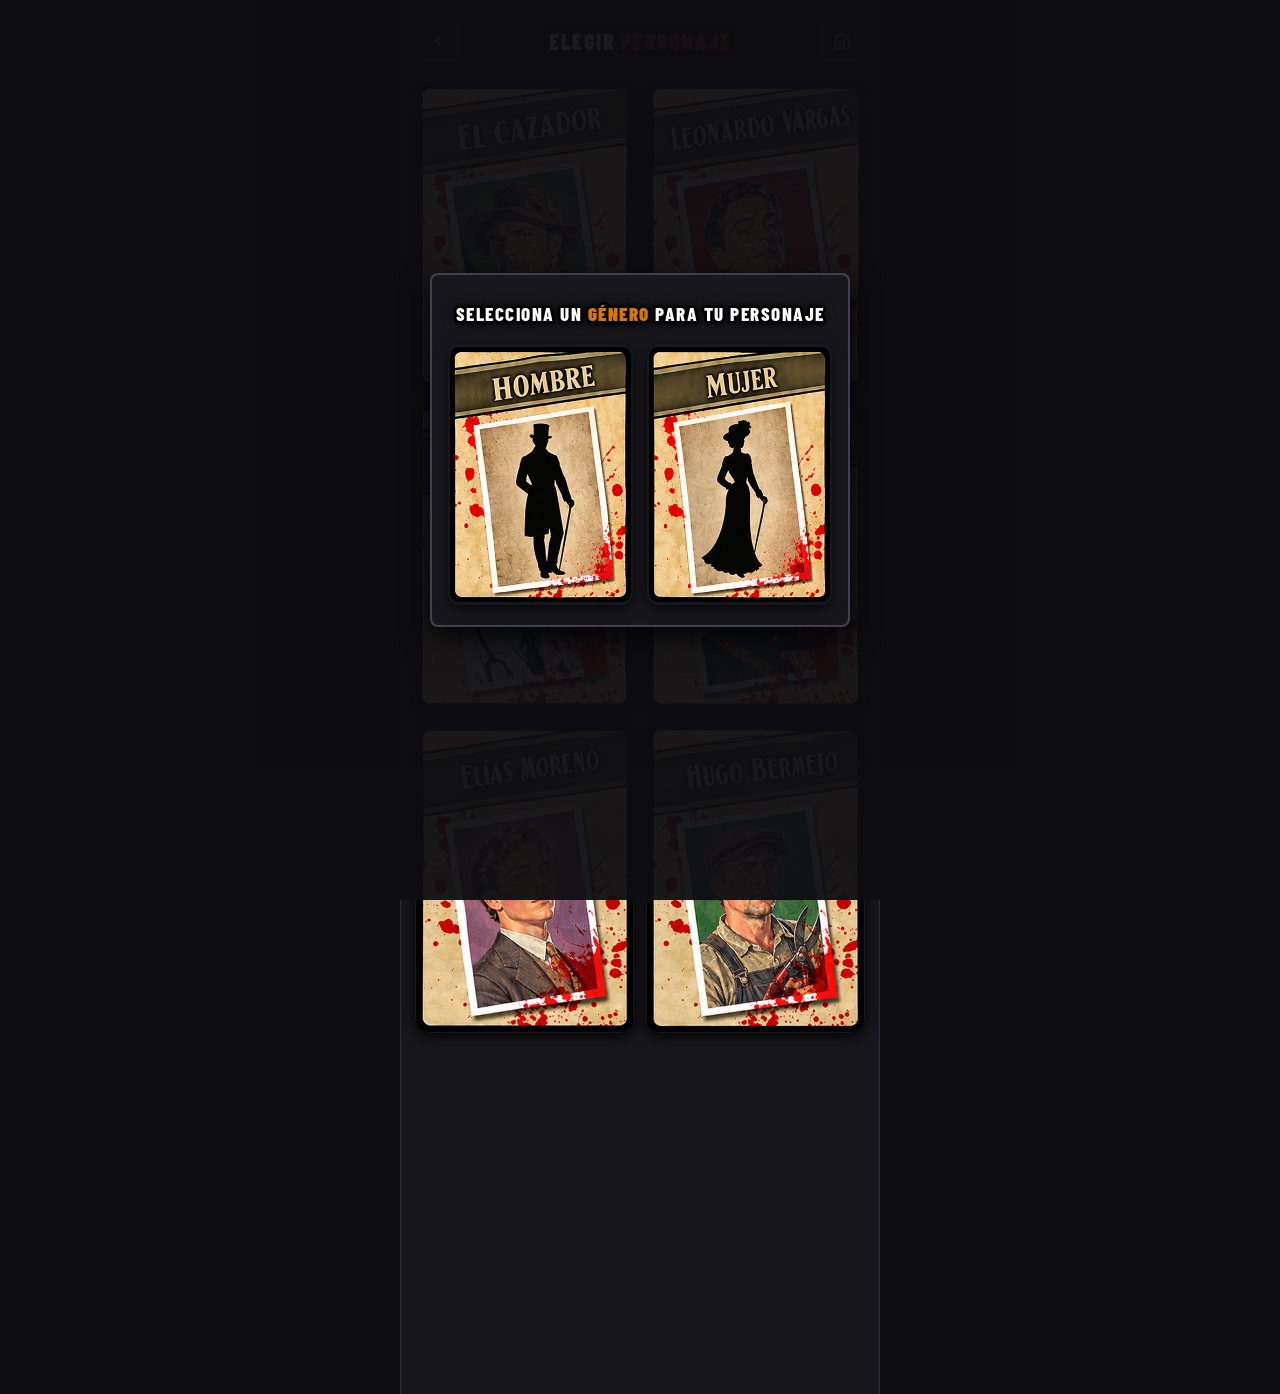
==== jugar/valparaiso/index.html @ 7556b483 "feat: integrar web principal Files404 en raiz y reubicar escape room en jugar/valparaiso" ====
<!DOCTYPE html>
<html lang="es">
<head>
  <meta charset="UTF-8" />
  <meta name="viewport" content="width=device-width, initial-scale=1.0, maximum-scale=1.0, user-scalable=no" />
  <title>El Asesinato Embrujado — Escape Room</title>
  <meta name="description" content="Juego interactivo de escape room y deducción con escáner de pistas físicas." />

  <!-- Google Fonts: Barlow Condensed, Cinzel, Inter + Fuentes de Prueba (Cartoon, Redondas, Gruesas) -->
  <link rel="preconnect" href="https://fonts.googleapis.com" />
  <link rel="preconnect" href="https://fonts.gstatic.com" crossorigin />
  <link href="https://fonts.googleapis.com/css2?family=Alfa+Slab+One&family=Bangers&family=Barlow+Condensed:wght@700;800;900&family=Black+Ops+One&family=Carter+One&family=Cinzel:wght@700;800;900&family=Creepster&family=Fredoka:wght@500;600;700;800&family=Inter:wght@400;500;600;700&family=Luckiest+Guy&family=Nunito:wght@700;800;900&family=Paytone+One&family=Quicksand:wght@600;700&display=swap" rel="stylesheet" />

  <!-- Estilos Modulares (EternoDev Standard) -->
  <link rel="stylesheet" href="css/main.css" />
</head>
<body>

  <div class="app-container">

    <!-- ==================================================================
         PANTALLA 1: SELECCIÓN DE PERSONAJE
         ================================================================== -->
    <section id="view-selection" class="view active">
      <!-- Barra superior idéntica a la vista en partida -->
      <div class="game-top-bar">
        <button class="btn-top-icon" id="btn-back-to-gender" title="Volver a seleccionar género" aria-label="Volver">
          <svg xmlns="http://www.w3.org/2000/svg" width="18" height="18" viewBox="0 0 24 24" fill="none" stroke="currentColor" stroke-width="2.5"><polyline points="15 18 9 12 15 6"></polyline></svg>
        </button>
        <h2 class="char-active-name">Elegir <span class="highlight-red">Personaje</span></h2>
        <a href="../../#casos" class="btn-top-icon" title="Volver al Archivo de Casos" aria-label="Volver al catálogo" style="text-decoration:none;display:flex;align-items:center;justify-content:center;">
          <svg xmlns="http://www.w3.org/2000/svg" width="18" height="18" viewBox="0 0 24 24" fill="none" stroke="currentColor" stroke-width="2"><path d="M3 9l9-7 9 7v11a2 2 0 0 1-2 2H5a2 2 0 0 1-2-2z"></path><polyline points="9 22 9 12 15 12 15 22"></polyline></svg>
        </a>
      </div>


      <!-- Cuadrícula de Personajes con Giro 3D -->
      <div class="characters-grid" id="characters-grid">
        <!-- Inyectado dinámicamente con JS -->
      </div>
    </section>

    <!-- ==================================================================
         PANTALLA 2: INTERFAZ EN PARTIDA (1 CARTA EN PANTALLA - SWIPE & FLECHAS)
         ================================================================== -->
    <section id="view-game" class="view">
      <!-- Barra superior de partida -->
      <div class="game-top-bar">
        <button class="btn-top-icon" id="btn-back-to-selection" title="Volver a elegir personaje" aria-label="Volver">
          <svg xmlns="http://www.w3.org/2000/svg" width="18" height="18" viewBox="0 0 24 24" fill="none" stroke="currentColor" stroke-width="2.5"><polyline points="15 18 9 12 15 6"></polyline></svg>
        </button>
        <h2 class="char-active-name" id="game-char-name">Cargando...</h2>
        <button class="btn-top-icon btn-top-camera" id="btn-goto-scanner" title="Ir al Escáner QR" aria-label="Escáner">
          <svg xmlns="http://www.w3.org/2000/svg" width="18" height="18" viewBox="0 0 24 24" fill="none" stroke="currentColor" stroke-width="2.5" stroke-linecap="round" stroke-linejoin="round">
            <path d="M23 19a2 2 0 0 1-2 2H3a2 2 0 0 1-2-2V8a2 2 0 0 1 2-2h4l2-3h6l2 3h4a2 2 0 0 1 2 2z"></path>
            <circle cx="12" cy="13" r="4"></circle>
          </svg>
        </button>
      </div>

      <!-- Mazo Deslizable: 1 carta en el centro en todo momento (swipe táctil y arrastre de ratón en PC) -->
      <div class="game-deck-viewport" id="game-deck-viewport">
        <div class="game-deck-track" id="game-deck-track">
          <!-- Slide 0: Carta del Personaje (Giro 3D con fondo aleatorio de pergamino) -->
          <!-- Slide 1: Carta del Escáner QR (Giro 3D) -->
          <!-- Slide 2+: Cartas de Pistas Escaneadas (Giro 3D con escudo confidencial en privadas) -->
        </div>
      </div>

      <!-- Contador de cartas debajo del mazo (ej: 1/2, 2/2) -->
      <div class="deck-bottom-bar">
        <span class="deck-card-counter" id="deck-card-counter-bottom">1 / 2</span>
      </div>
    </section>

  </div>

  <!-- Modal de Doble Verificación para Volver Atrás desde la Partida -->
  <div class="modal-overlay" id="confirm-back-modal">
    <div class="modal-box modal-confirm-box">
      <h3 class="modal-confirm-title">¿ESTÁS SEGURO?</h3>
      <p class="modal-confirm-text">Si vuelves atrás se cancelará la selección de tu personaje actual.</p>
      <div class="modal-confirm-actions">
        <button class="btn-confirm-cancel" id="btn-cancel-back" type="button">Cancelar</button>
        <button class="btn-confirm-accept" id="btn-accept-back" type="button">Volver</button>
      </div>
    </div>
  </div>

  <!-- Modal de Advertencia para el Personaje Especial (Abogado / Abogada) -->
  <div class="modal-overlay" id="admin-confirm-modal">
    <div class="modal-box modal-admin-box">
      <h3 class="modal-admin-title" id="admin-modal-role-title">ABOGADO</h3>
      <p class="modal-admin-text">
        Este personaje está reservado para el máster de la partida.
      </p>
      <p class="modal-admin-subtext">¿Confirmas que eres el administrador?</p>
      <div class="modal-confirm-actions">
        <button class="btn-confirm-cancel" id="btn-cancel-admin" type="button">Cancelar</button>
        <button class="btn-admin-accept" id="btn-accept-admin" type="button">Soy administrador</button>
      </div>
    </div>
  </div>

  <!-- Modal de Confirmación para Selección de Personaje Normal (Información Reservada) -->
  <div class="modal-overlay" id="char-confirm-modal">
    <div class="modal-box modal-admin-box">
      <h3 class="modal-admin-title" id="char-modal-role-title">CAZADOR</h3>
      <p class="modal-admin-text">
        Este personaje contiene información reservada y pruebas incriminatorias.
      </p>
      <p class="modal-admin-subtext">Una vez dentro, accederás a datos exclusivos. ¿Confirmas que quieres ser este jugador?</p>
      <div class="modal-confirm-actions">
        <button class="btn-confirm-cancel" id="btn-cancel-select-char" type="button">Cancelar</button>
        <button class="btn-confirm-accept" id="btn-accept-select-char" type="button">Aceptar</button>
      </div>
    </div>
  </div>

  <!-- Modal Manual para Introducir Código de Pista / Objeto -->
  <div class="modal-overlay" id="manual-code-modal">
    <div class="modal-box modal-code-box">
      <div class="modal-code-header">
        <h3 class="modal-title">Introduce el código</h3>
        <button class="btn-modal-close" id="btn-close-code-modal" aria-label="Cerrar">&times;</button>
      </div>
      <form id="form-manual-code" class="form-manual-code">
        <input type="text" id="input-manual-code" class="input-code" placeholder="Código (A - T)" autocomplete="off" maxlength="20" />
        <button type="submit" class="btn-submit-code">Desbloquear</button>
      </form>
    </div>
  </div>

  <!-- ==================================================================
       POP-UP 1: SELECCIÓN DE GÉNERO CON TARJETAS REALES
       ================================================================== -->
  <div class="modal-overlay" id="gender-modal">
    <div class="modal-box">
      <p class="modal-gender-subtitle">Selecciona un <strong>género</strong> para tu personaje</p>

      <div class="gender-cards-grid">
        <button class="gender-card-btn" id="btn-choose-male">
          <div class="gender-card-frame">
            <img src="../../src/assets/images/tarjetas/card-gender-male.png" alt="Hombre" class="gender-card-img" />
          </div>
        </button>

        <button class="gender-card-btn" id="btn-choose-female">
          <div class="gender-card-frame">
            <img src="../../src/assets/images/tarjetas/card-gender-female.png" alt="Mujer" class="gender-card-img" />
          </div>
        </button>
      </div>
    </div>
  </div>

  <!-- Biblioteca Local Offline jsQR -->
  <script src="js/lib/jsqr.js"></script>

  <!-- Lógica Principal Modular (ES Modules) -->
  <script type="module" src="js/main.js"></script>
</body>
</html>
---- jugar/valparaiso/css/main.css ----
/**
 * ScapeRoom - Main Stylesheet Orchestrator (EternoDev Standard)
 * Cero Degradados - Cero Emojis - Arquitectura Modular
 */

@import url("./reset.css");
@import url("./variables.css");
@import url("./layout.css");
@import url("./components.css");
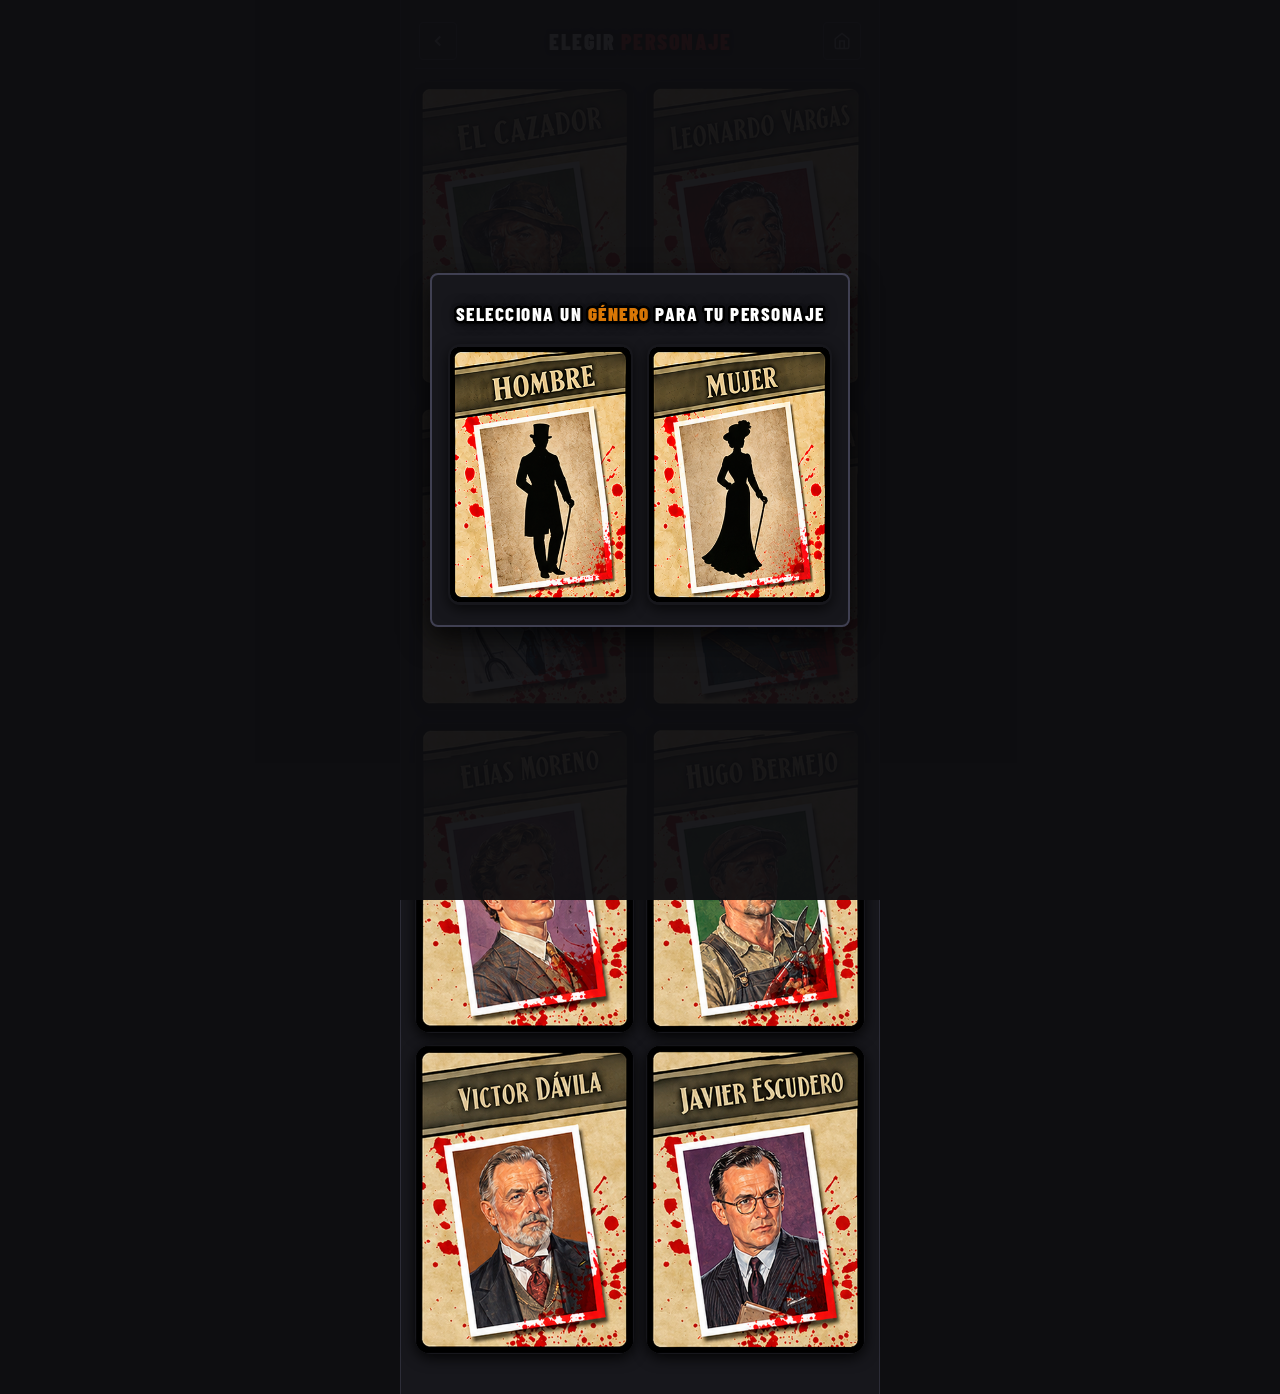
==== commit f258b8bb: "refactor: estructurar NewWeb como raiz limpia y aislar caso Valparaiso con sus propios assets" ====
--- a/jugar/valparaiso/index.html
+++ b/jugar/valparaiso/index.html
@@ -141,13 +141,13 @@
       <div class="gender-cards-grid">
         <button class="gender-card-btn" id="btn-choose-male">
           <div class="gender-card-frame">
-            <img src="../../src/assets/images/tarjetas/card-gender-male.png" alt="Hombre" class="gender-card-img" />
+            <img src="assets/images/tarjetas/card-gender-male.png" alt="Hombre" class="gender-card-img" />
           </div>
         </button>
 
         <button class="gender-card-btn" id="btn-choose-female">
           <div class="gender-card-frame">
-            <img src="../../src/assets/images/tarjetas/card-gender-female.png" alt="Mujer" class="gender-card-img" />
+            <img src="assets/images/tarjetas/card-gender-female.png" alt="Mujer" class="gender-card-img" />
           </div>
         </button>
       </div>
